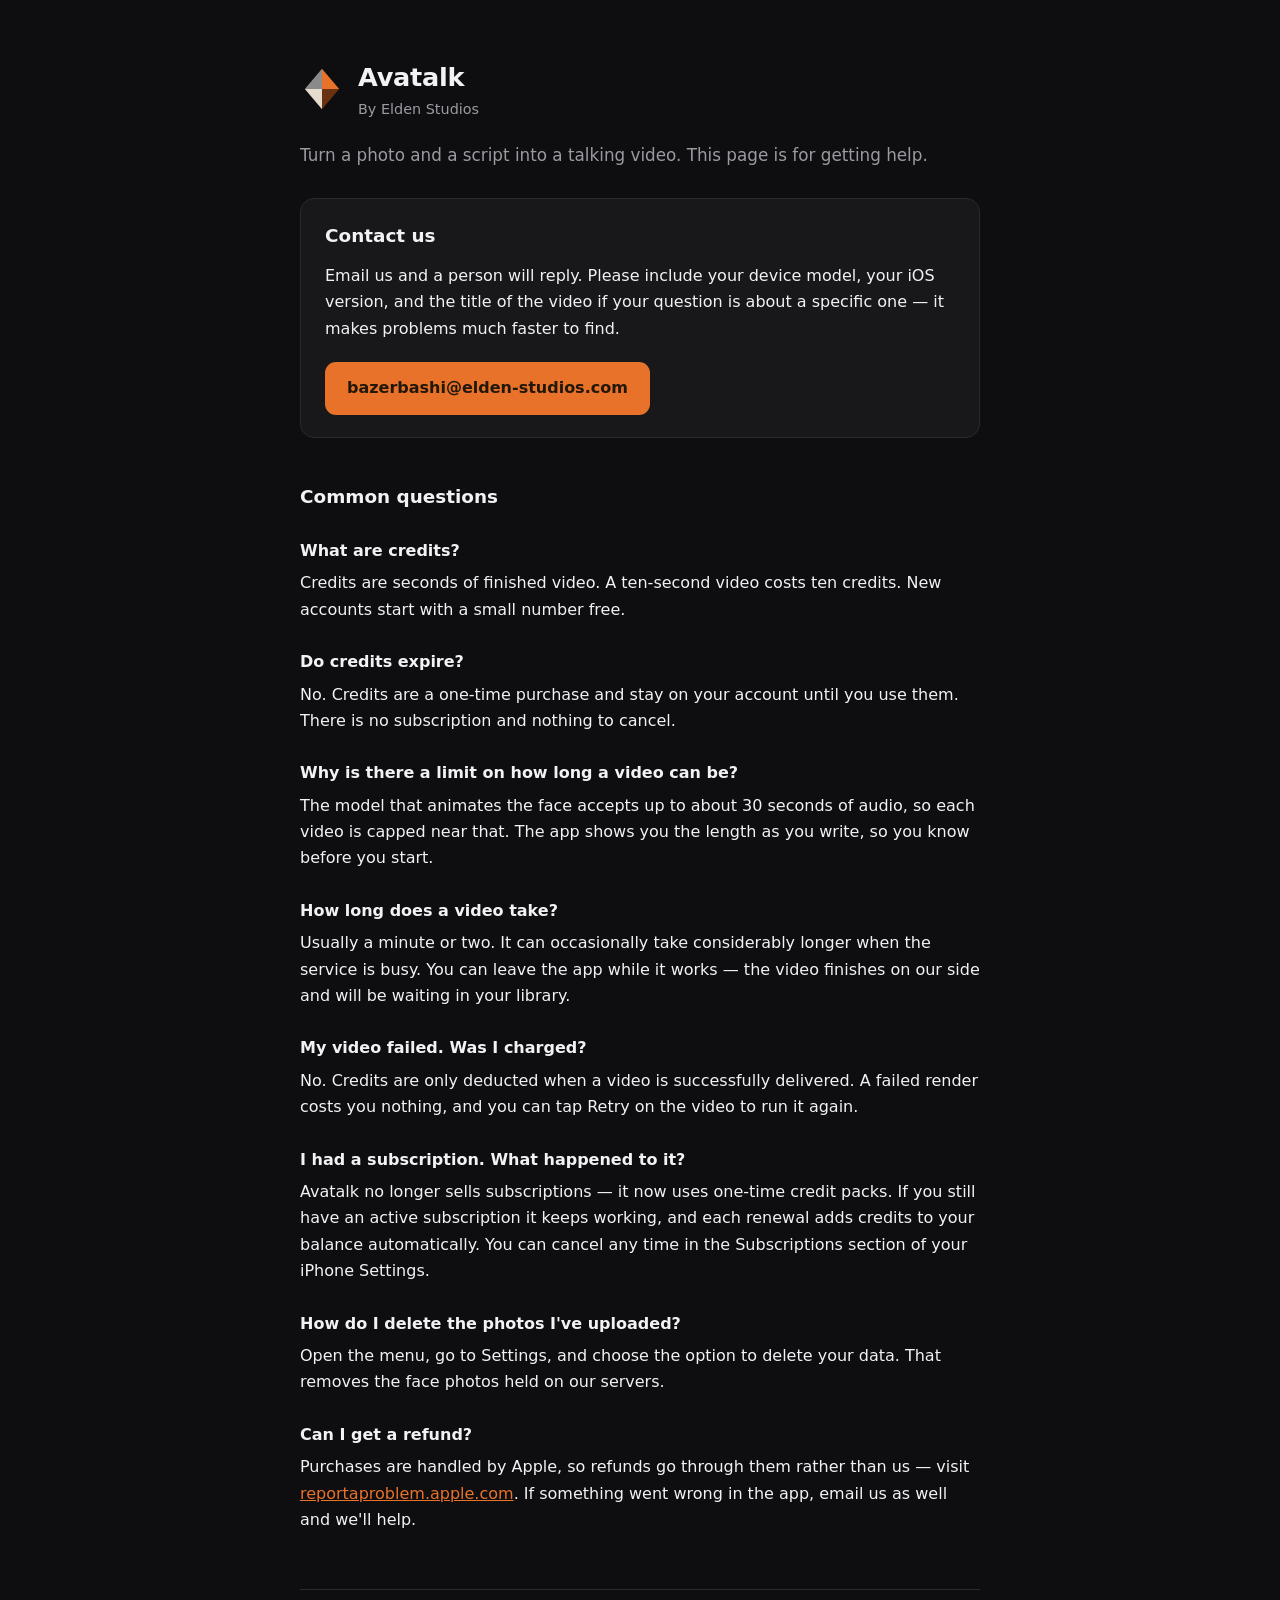
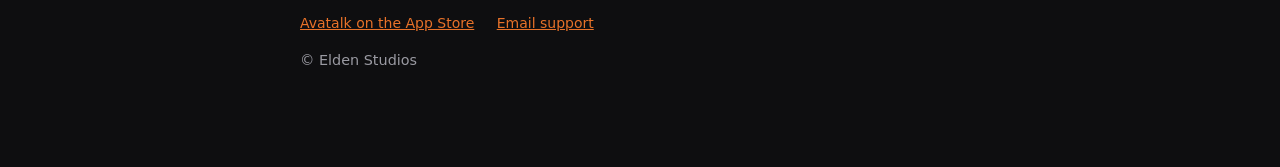
==== index.html @ 412e1f45 "Support page for Avatalk Public by necessity: GitHub Pages does not serve private repositories on th" ====
<!doctype html>
<html lang="en">
<head>
<meta charset="utf-8">
<meta name="viewport" content="width=device-width, initial-scale=1">
<title>Avatalk — Support</title>
<meta name="description" content="Support and contact for Avatalk, the AI talking-avatar video app.">
<style>
  :root { color-scheme: dark; --bg:#0E0E10; --card:#18181B; --line:#2A2A2E;
          --text:#F2F2F4; --muted:#9A9AA2; --brand:#E87229; }
  * { box-sizing: border-box; }
  body { margin:0; background:var(--bg); color:var(--text); line-height:1.65;
         font-family:-apple-system,BlinkMacSystemFont,"Segoe UI",system-ui,sans-serif;
         -webkit-font-smoothing:antialiased; }
  .wrap { max-width:720px; margin:0 auto; padding:56px 20px 80px; }
  header { display:flex; align-items:center; gap:14px; margin-bottom:8px; }
  .mark { width:44px; height:44px; flex:none; }
  h1 { font-size:1.6rem; margin:0; font-weight:600; letter-spacing:-0.01em; }
  .by { color:var(--muted); font-size:.9rem; margin:0; }
  h2 { font-size:1.15rem; margin:44px 0 12px; font-weight:600; }
  h3 { font-size:1rem; margin:26px 0 6px; font-weight:600; }
  p { margin:0 0 14px; }
  .lede { color:var(--muted); font-size:1.05rem; margin:20px 0 0; }
  .card { background:var(--card); border:1px solid var(--line); border-radius:14px;
          padding:22px 24px; margin:28px 0; }
  a { color:var(--brand); }
  .btn { display:inline-block; background:var(--brand); color:#231708; font-weight:600;
         text-decoration:none; padding:13px 22px; border-radius:11px; margin-top:6px; }
  .muted { color:var(--muted); }
  .small { font-size:.9rem; }
  footer { margin-top:56px; padding-top:22px; border-top:1px solid var(--line);
           color:var(--muted); font-size:.875rem; }
  footer a { margin-right:18px; }
</style>
</head>
<body>
<div class="wrap">

  <header>
    <svg class="mark" viewBox="0 0 100 100" aria-hidden="true">
      <polygon points="50,4 89,50 50,50" fill="#E87229"/>
      <polygon points="50,4 11,50 50,50" fill="#8A8A8A"/>
      <polygon points="50,96 89,50 50,50" fill="#6B3212"/>
      <polygon points="50,96 11,50 50,50" fill="#E4DCCC"/>
    </svg>
    <div>
      <h1>Avatalk</h1>
      <p class="by">By Elden Studios</p>
    </div>
  </header>

  <p class="lede">Turn a photo and a script into a talking video. This page is for getting help.</p>

  <div class="card">
    <h2 style="margin-top:0">Contact us</h2>
    <p>Email us and a person will reply. Please include your device model, your iOS version,
       and the title of the video if your question is about a specific one — it makes problems
       much faster to find.</p>
    <a class="btn" href="mailto:bazerbashi@elden-studios.com?subject=Avatalk%20support">bazerbashi@elden-studios.com</a>
  </div>

  <h2>Common questions</h2>

  <h3>What are credits?</h3>
  <p>Credits are seconds of finished video. A ten-second video costs ten credits. New accounts
     start with a small number free.</p>

  <h3>Do credits expire?</h3>
  <p>No. Credits are a one-time purchase and stay on your account until you use them. There is
     no subscription and nothing to cancel.</p>

  <h3>Why is there a limit on how long a video can be?</h3>
  <p>The model that animates the face accepts up to about 30 seconds of audio, so each video is
     capped near that. The app shows you the length as you write, so you know before you start.</p>

  <h3>How long does a video take?</h3>
  <p>Usually a minute or two. It can occasionally take considerably longer when the service is
     busy. You can leave the app while it works — the video finishes on our side and will be
     waiting in your library.</p>

  <h3>My video failed. Was I charged?</h3>
  <p>No. Credits are only deducted when a video is successfully delivered. A failed render costs
     you nothing, and you can tap Retry on the video to run it again.</p>

  <h3>I had a subscription. What happened to it?</h3>
  <p>Avatalk no longer sells subscriptions — it now uses one-time credit packs. If you still have
     an active subscription it keeps working, and each renewal adds credits to your balance
     automatically. You can cancel any time in the Subscriptions section of your iPhone Settings.</p>

  <h3>How do I delete the photos I've uploaded?</h3>
  <p>Open the menu, go to Settings, and choose the option to delete your data. That removes the
     face photos held on our servers.</p>

  <h3>Can I get a refund?</h3>
  <p>Purchases are handled by Apple, so refunds go through them rather than us — visit
     <a href="https://reportaproblem.apple.com">reportaproblem.apple.com</a>. If something went
     wrong in the app, email us as well and we'll help.</p>

  <footer>
    <a href="https://apps.apple.com/app/id6471355914">Avatalk on the App Store</a>
    <a href="mailto:bazerbashi@elden-studios.com">Email support</a>
    <p class="small" style="margin-top:14px">&copy; Elden Studios</p>
  </footer>

</div>
</body>
</html>
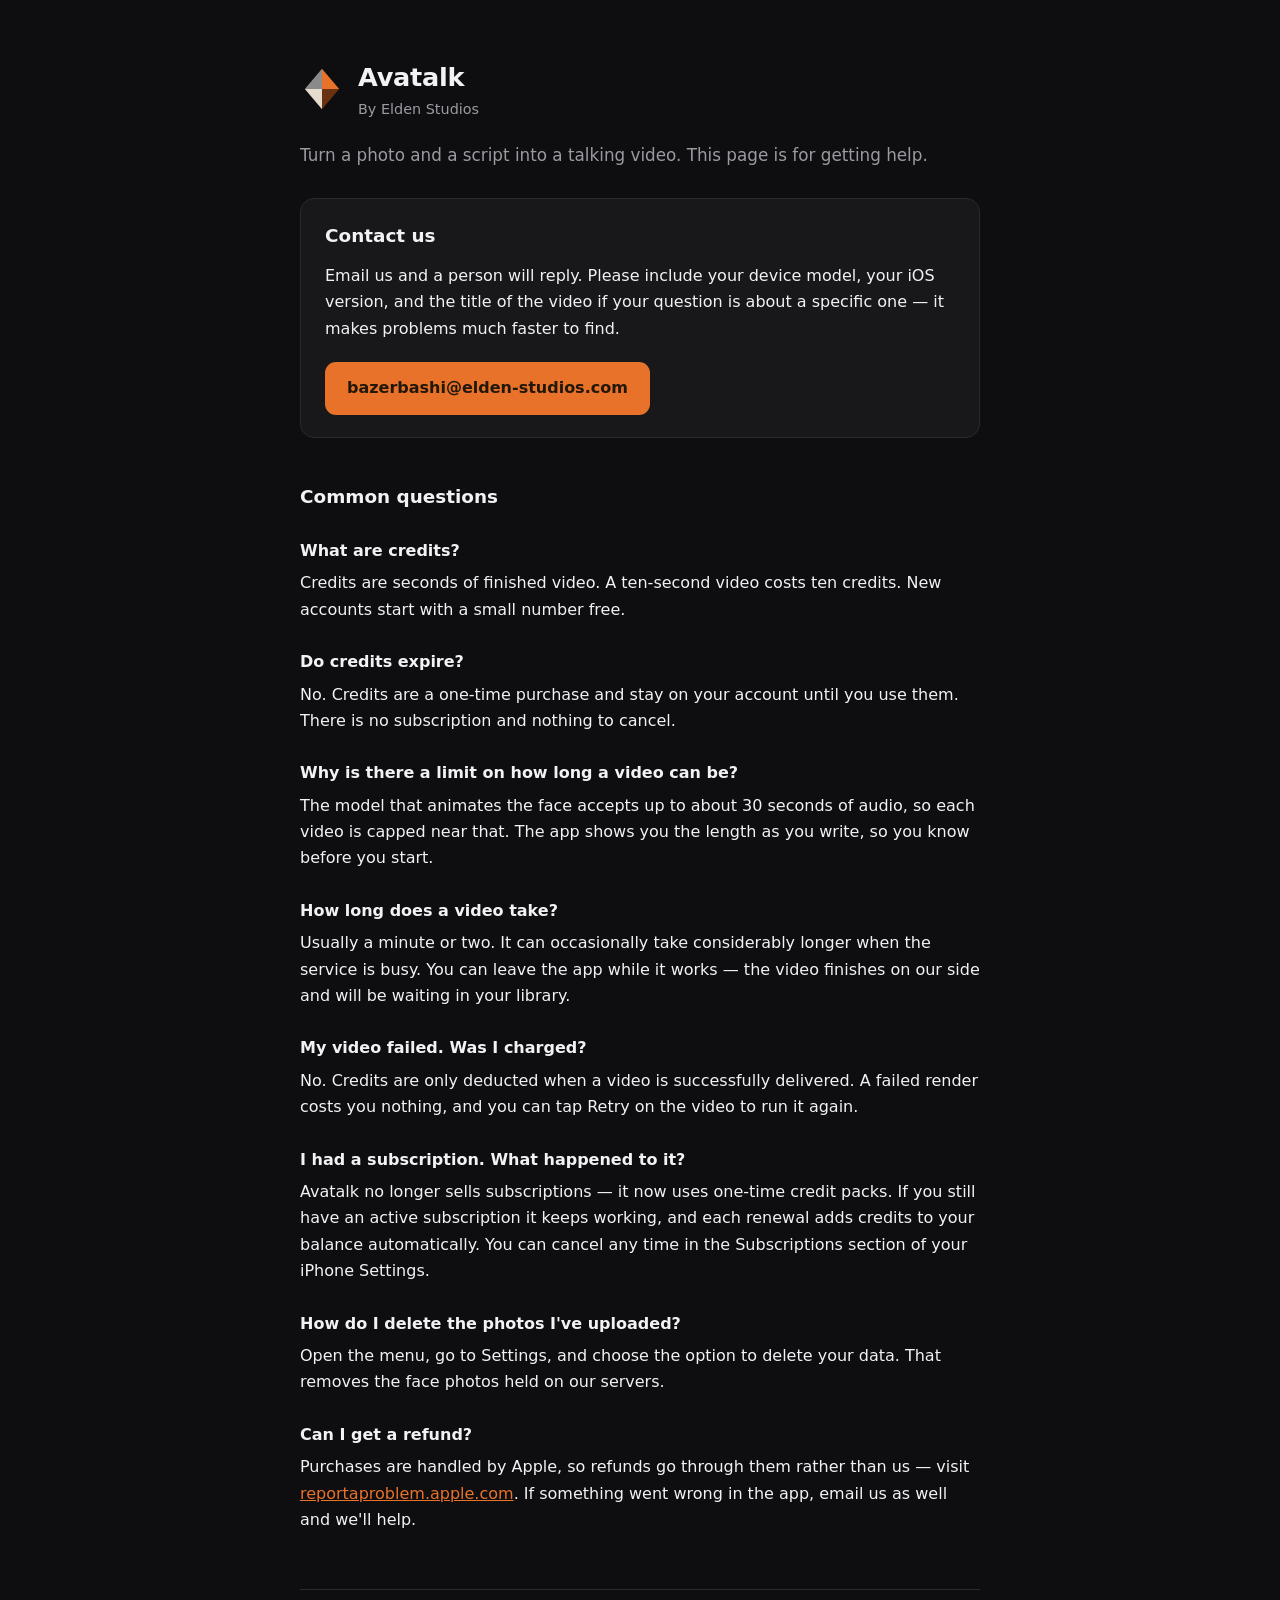
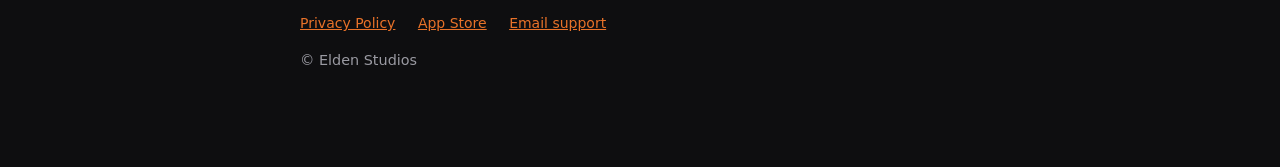
==== commit 665e59eb: "Add the privacy policy Published from docs/legal/privacy-policy.md in the app repo, with two correct" ====
--- a/index.html
+++ b/index.html
@@ -97,7 +97,8 @@
      wrong in the app, email us as well and we'll help.</p>
 
   <footer>
-    <a href="https://apps.apple.com/app/id6471355914">Avatalk on the App Store</a>
+    <a href="./privacy.html">Privacy Policy</a>
+    <a href="https://apps.apple.com/app/id6471355914">App Store</a>
     <a href="mailto:bazerbashi@elden-studios.com">Email support</a>
     <p class="small" style="margin-top:14px">&copy; Elden Studios</p>
   </footer>
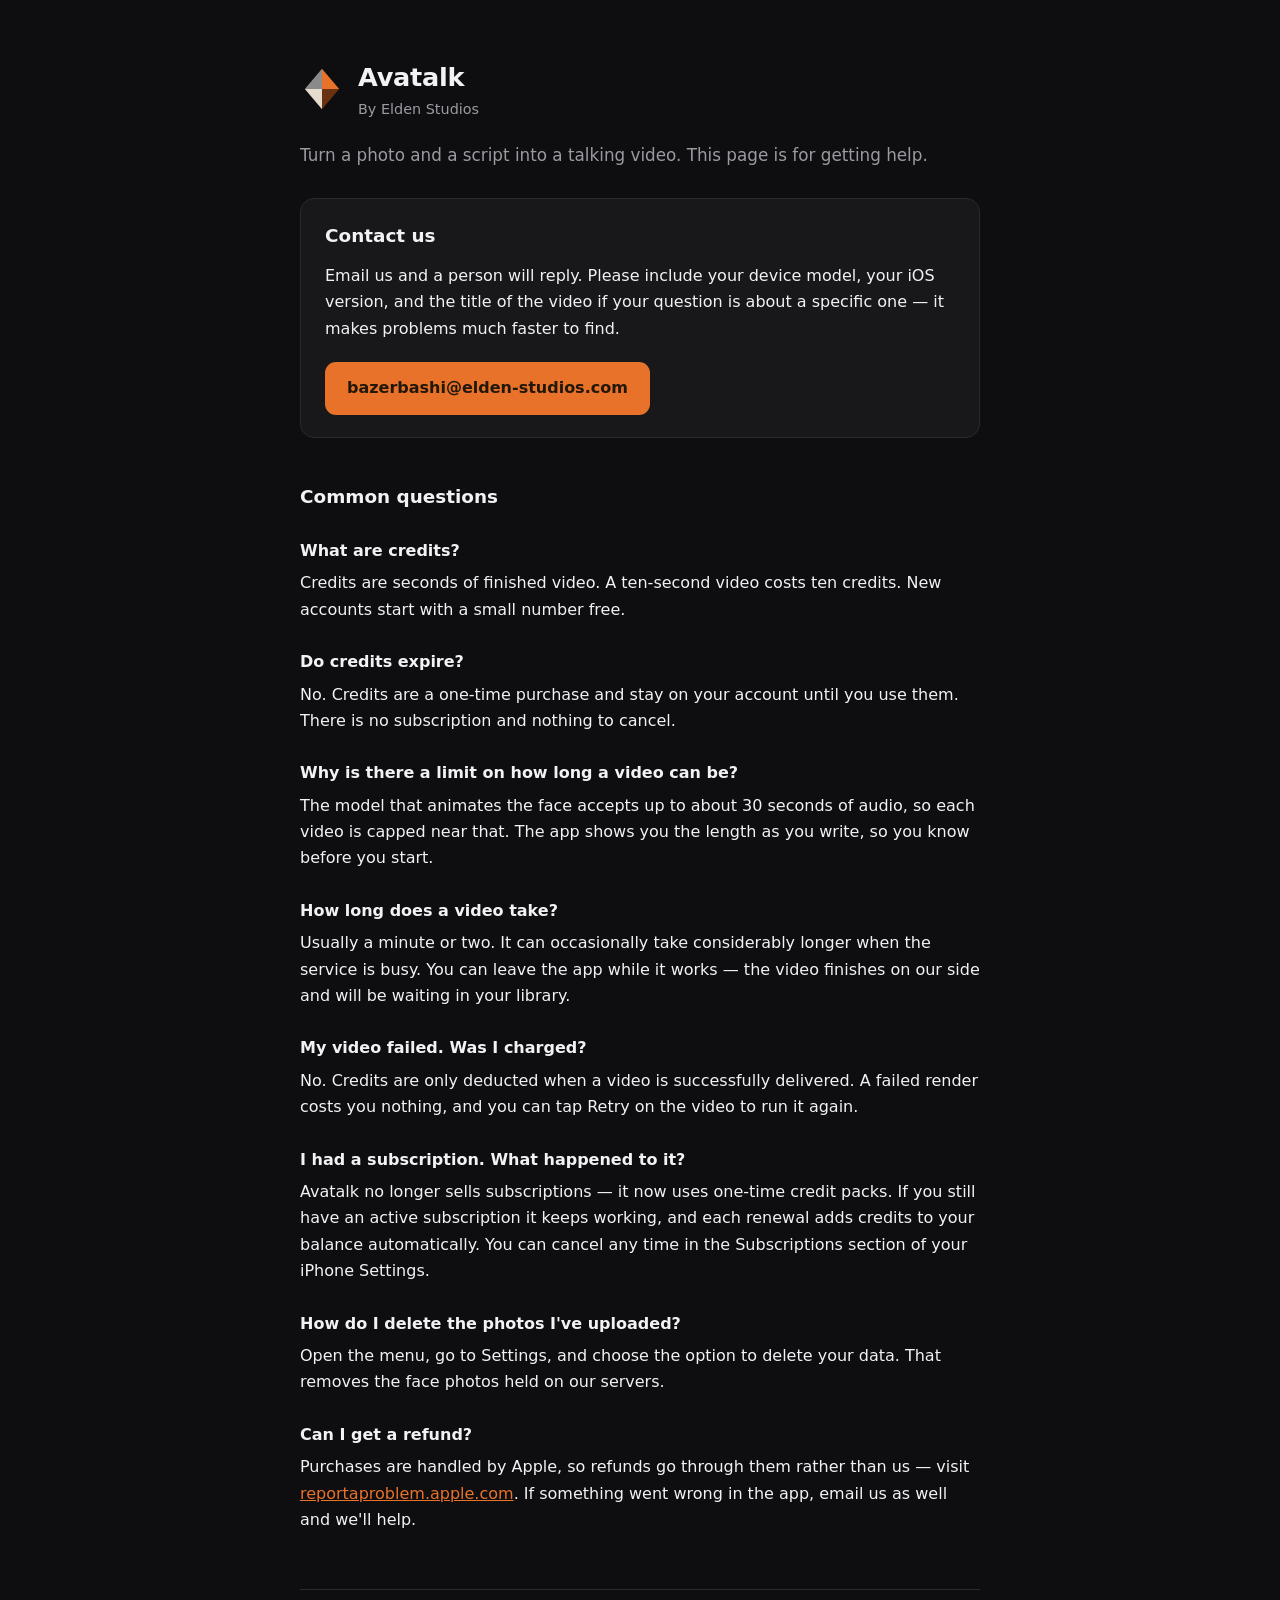
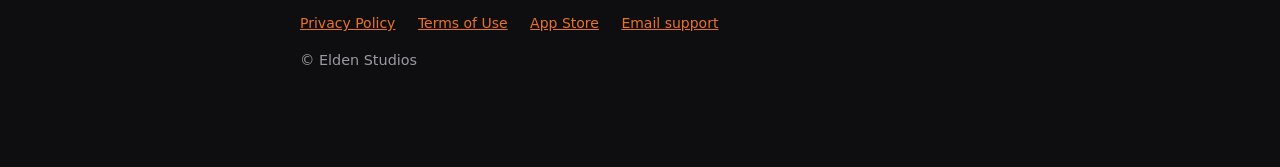
==== commit 9396efcc: "Add the terms of use Two corrections the draft needed before publishing:  - Provider was 'The Avatal" ====
--- a/index.html
+++ b/index.html
@@ -98,6 +98,7 @@
 
   <footer>
     <a href="./privacy.html">Privacy Policy</a>
+    <a href="./terms.html">Terms of Use</a>
     <a href="https://apps.apple.com/app/id6471355914">App Store</a>
     <a href="mailto:bazerbashi@elden-studios.com">Email support</a>
     <p class="small" style="margin-top:14px">&copy; Elden Studios</p>
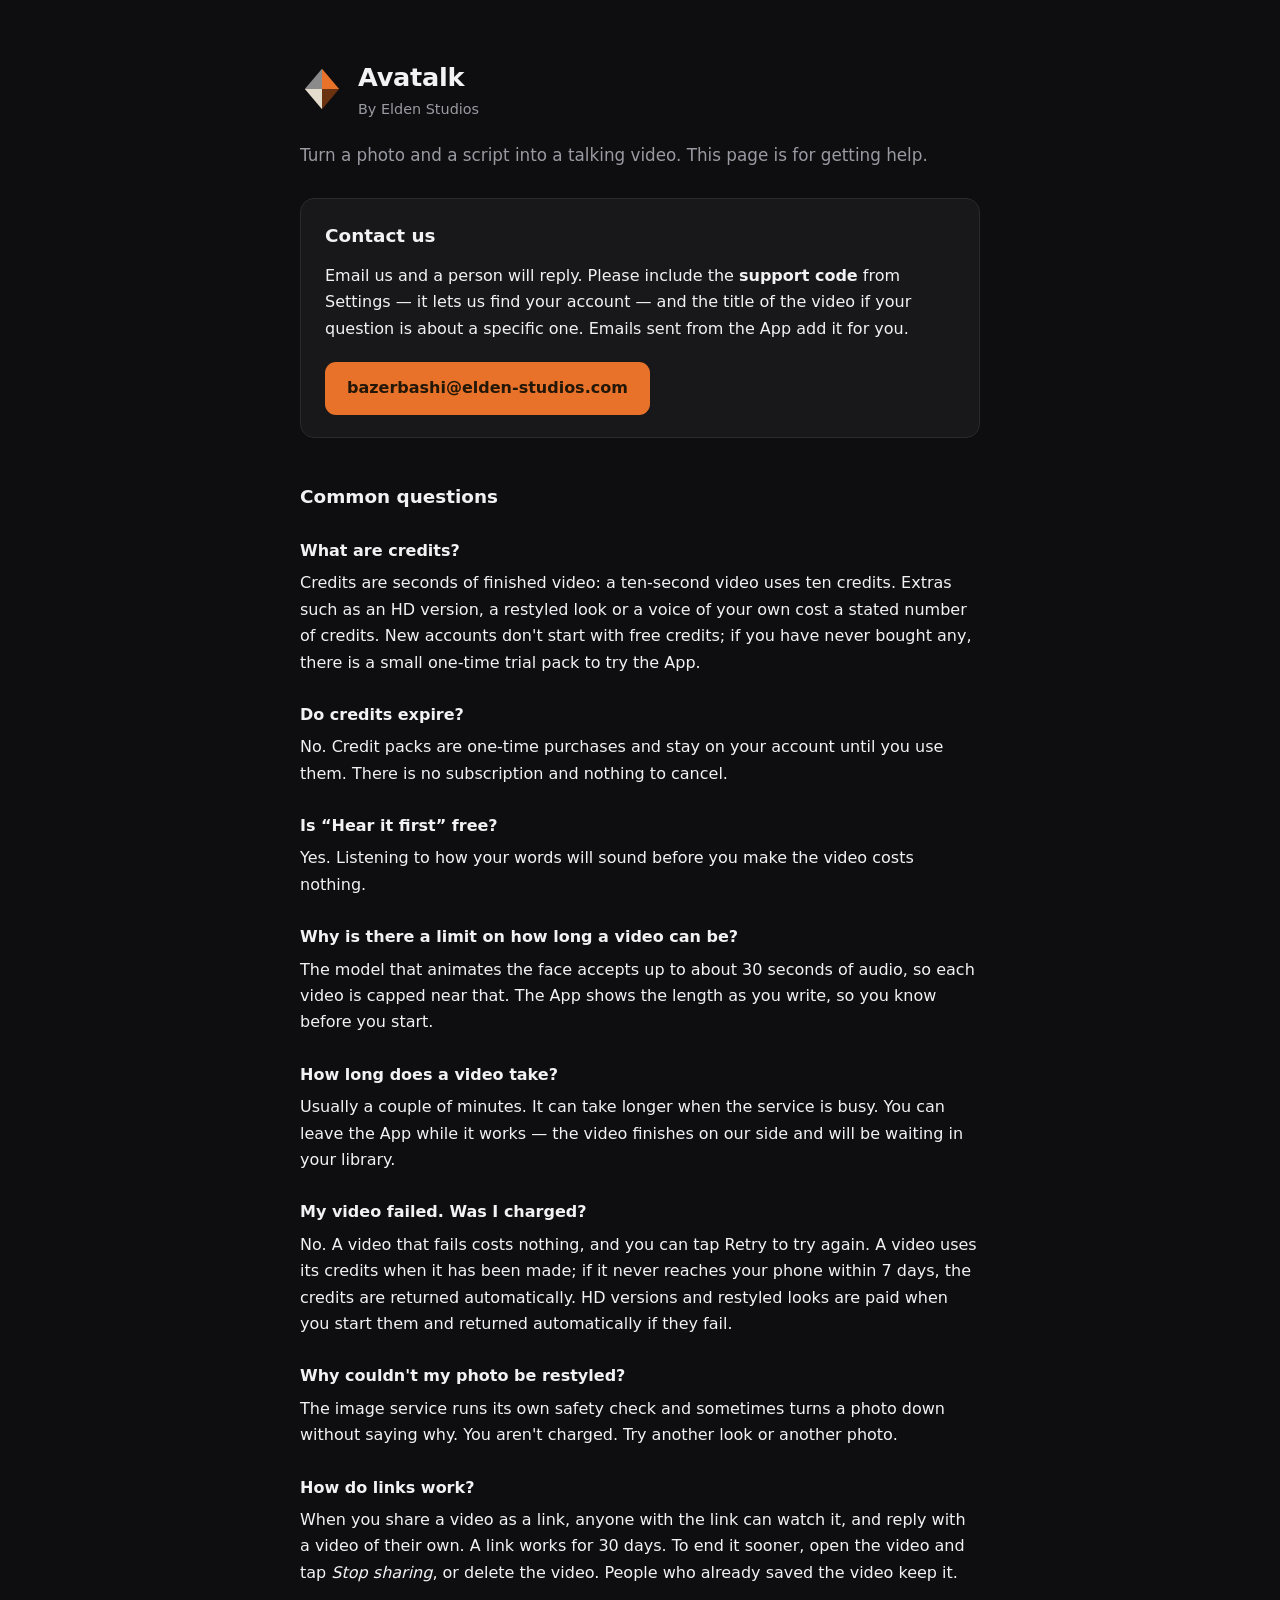
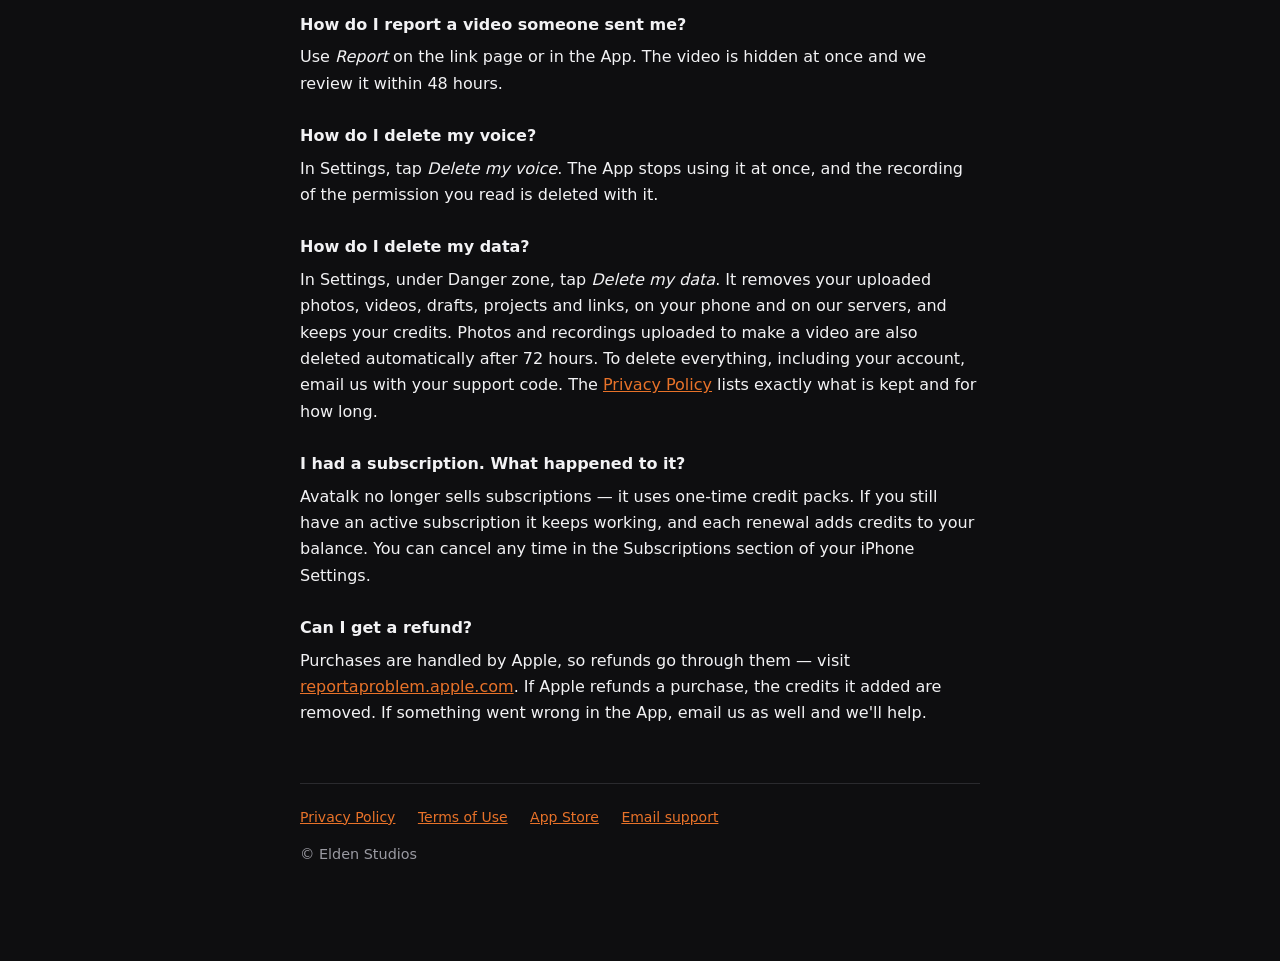
==== commit 8b893ab0: "Rewrite the privacy policy, terms and FAQ to match what the app does (audit W0-1) Every statement ch" ====
--- a/index.html
+++ b/index.html
@@ -53,48 +53,75 @@
 
   <div class="card">
     <h2 style="margin-top:0">Contact us</h2>
-    <p>Email us and a person will reply. Please include your device model, your iOS version,
-       and the title of the video if your question is about a specific one — it makes problems
-       much faster to find.</p>
+    <p>Email us and a person will reply. Please include the <strong>support code</strong> from
+       Settings — it lets us find your account — and the title of the video if your question is
+       about a specific one. Emails sent from the App add it for you.</p>
     <a class="btn" href="mailto:bazerbashi@elden-studios.com?subject=Avatalk%20support">bazerbashi@elden-studios.com</a>
   </div>
 
   <h2>Common questions</h2>
 
   <h3>What are credits?</h3>
-  <p>Credits are seconds of finished video. A ten-second video costs ten credits. New accounts
-     start with a small number free.</p>
+  <p>Credits are seconds of finished video: a ten-second video uses ten credits. Extras such as an HD
+     version, a restyled look or a voice of your own cost a stated number of credits. New accounts
+     don't start with free credits; if you have never bought any, there is a small one-time trial
+     pack to try the App.</p>
 
   <h3>Do credits expire?</h3>
-  <p>No. Credits are a one-time purchase and stay on your account until you use them. There is
+  <p>No. Credit packs are one-time purchases and stay on your account until you use them. There is
      no subscription and nothing to cancel.</p>
+
+  <h3>Is “Hear it first” free?</h3>
+  <p>Yes. Listening to how your words will sound before you make the video costs nothing.</p>
 
   <h3>Why is there a limit on how long a video can be?</h3>
   <p>The model that animates the face accepts up to about 30 seconds of audio, so each video is
-     capped near that. The app shows you the length as you write, so you know before you start.</p>
+     capped near that. The App shows the length as you write, so you know before you start.</p>
 
   <h3>How long does a video take?</h3>
-  <p>Usually a minute or two. It can occasionally take considerably longer when the service is
-     busy. You can leave the app while it works — the video finishes on our side and will be
-     waiting in your library.</p>
+  <p>Usually a couple of minutes. It can take longer when the service is busy. You can leave the
+     App while it works — the video finishes on our side and will be waiting in your library.</p>
 
   <h3>My video failed. Was I charged?</h3>
-  <p>No. Credits are only deducted when a video is successfully delivered. A failed render costs
-     you nothing, and you can tap Retry on the video to run it again.</p>
+  <p>No. A video that fails costs nothing, and you can tap Retry to try again. A video uses its
+     credits when it has been made; if it never reaches your phone within 7 days, the credits are
+     returned automatically. HD versions and restyled looks are paid when you start them and
+     returned automatically if they fail.</p>
+
+  <h3>Why couldn't my photo be restyled?</h3>
+  <p>The image service runs its own safety check and sometimes turns a photo down without saying
+     why. You aren't charged. Try another look or another photo.</p>
+
+  <h3>How do links work?</h3>
+  <p>When you share a video as a link, anyone with the link can watch it, and reply with a video of
+     their own. A link works for 30 days. To end it sooner, open the video and tap
+     <em>Stop sharing</em>, or delete the video. People who already saved the video keep it.</p>
+
+  <h3>How do I report a video someone sent me?</h3>
+  <p>Use <em>Report</em> on the link page or in the App. The video is hidden at once and we review
+     it within 48 hours.</p>
+
+  <h3>How do I delete my voice?</h3>
+  <p>In Settings, tap <em>Delete my voice</em>. The App stops using it at once, and the recording of
+     the permission you read is deleted with it.</p>
+
+  <h3>How do I delete my data?</h3>
+  <p>In Settings, under Danger zone, tap <em>Delete my data</em>. It removes your uploaded photos,
+     videos, drafts, projects and links, on your phone and on our servers, and keeps your credits.
+     Photos and recordings uploaded to make a video are also deleted automatically after 72 hours.
+     To delete everything, including your account, email us with your support code. The
+     <a href="./privacy.html">Privacy Policy</a> lists exactly what is kept and for how long.</p>
 
   <h3>I had a subscription. What happened to it?</h3>
-  <p>Avatalk no longer sells subscriptions — it now uses one-time credit packs. If you still have
-     an active subscription it keeps working, and each renewal adds credits to your balance
-     automatically. You can cancel any time in the Subscriptions section of your iPhone Settings.</p>
-
-  <h3>How do I delete the photos I've uploaded?</h3>
-  <p>Open the menu, go to Settings, and choose the option to delete your data. That removes the
-     face photos held on our servers.</p>
+  <p>Avatalk no longer sells subscriptions — it uses one-time credit packs. If you still have an
+     active subscription it keeps working, and each renewal adds credits to your balance. You can
+     cancel any time in the Subscriptions section of your iPhone Settings.</p>
 
   <h3>Can I get a refund?</h3>
-  <p>Purchases are handled by Apple, so refunds go through them rather than us — visit
-     <a href="https://reportaproblem.apple.com">reportaproblem.apple.com</a>. If something went
-     wrong in the app, email us as well and we'll help.</p>
+  <p>Purchases are handled by Apple, so refunds go through them — visit
+     <a href="https://reportaproblem.apple.com">reportaproblem.apple.com</a>. If Apple refunds a
+     purchase, the credits it added are removed. If something went wrong in the App, email us as
+     well and we'll help.</p>
 
   <footer>
     <a href="./privacy.html">Privacy Policy</a>
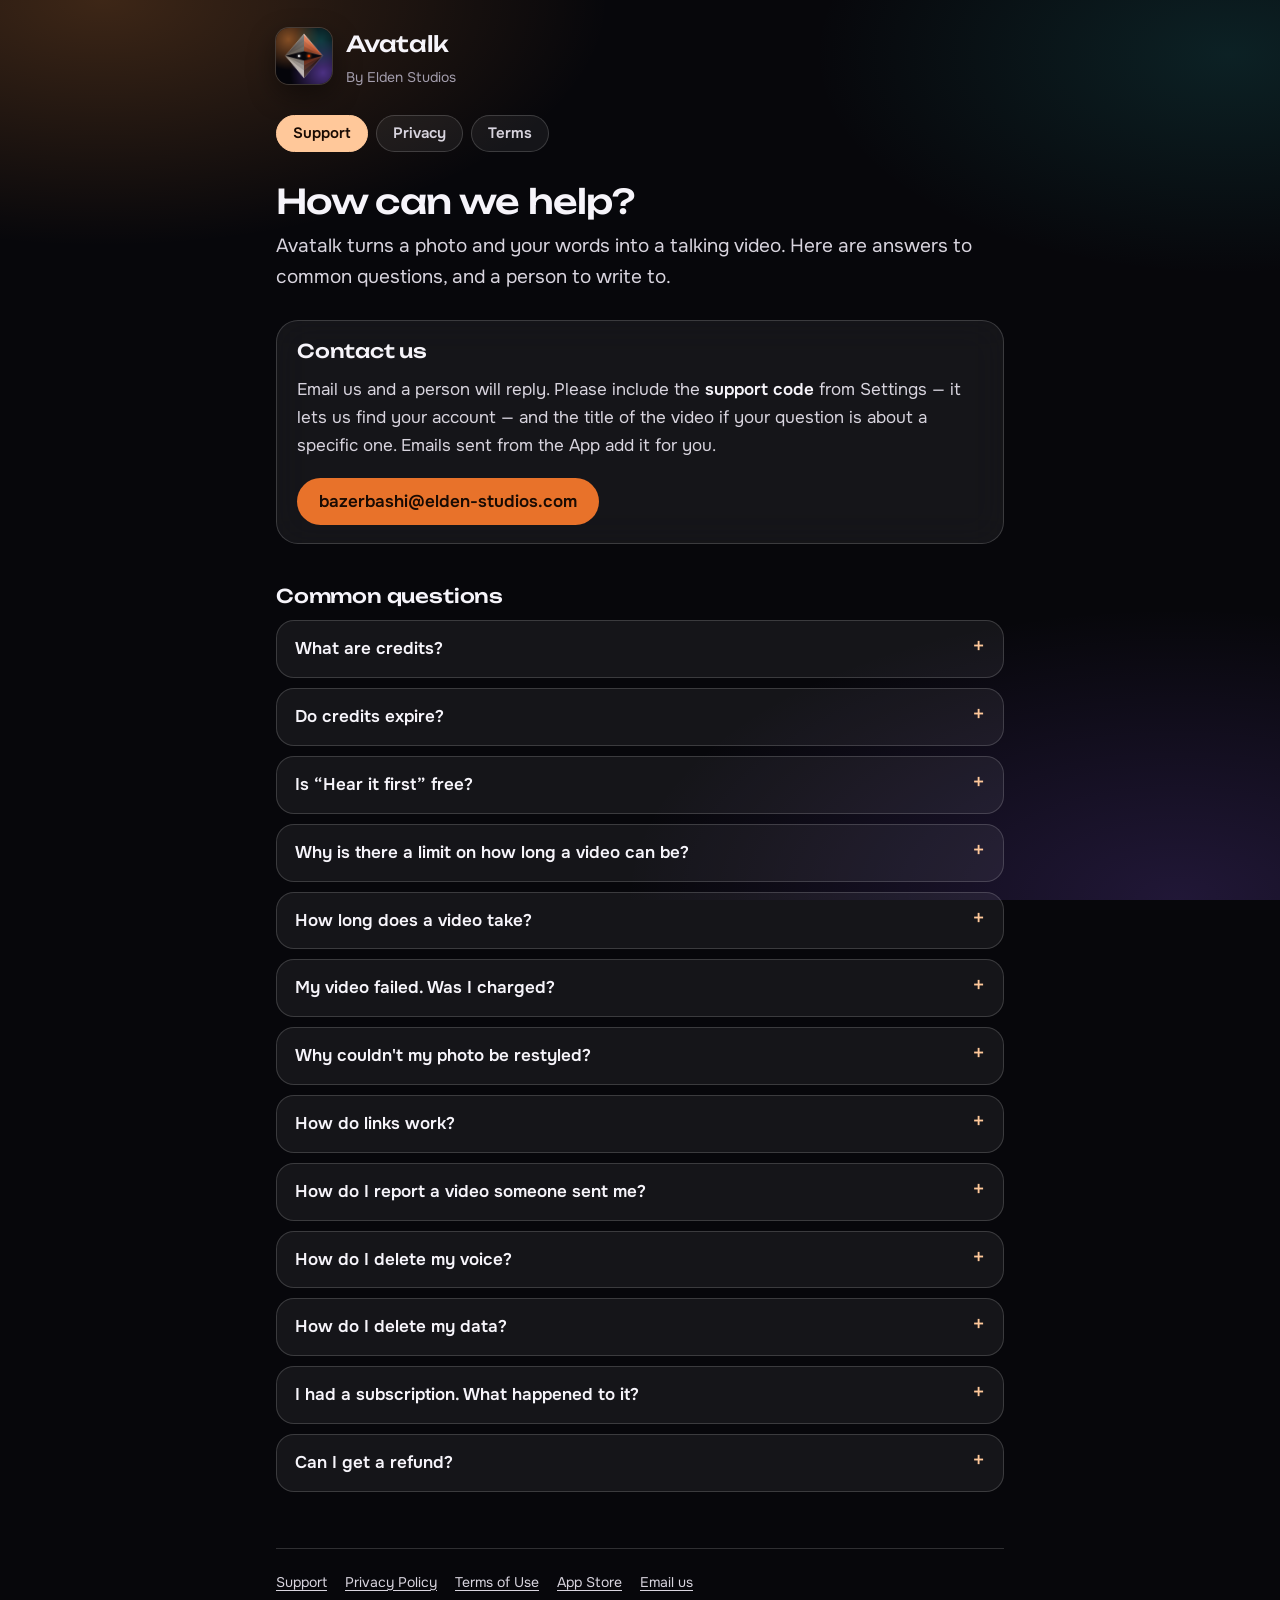
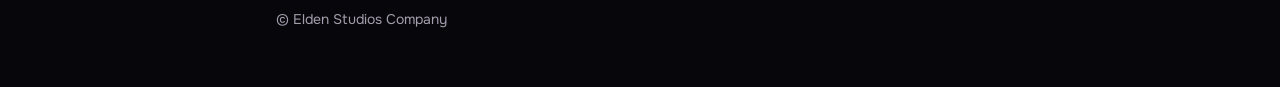
==== commit 9dc91407: "Design: the app's own look — the prism icon, Unbounded and Onest, the night sky with its three light" ====
--- a/index.html
+++ b/index.html
@@ -2,54 +2,35 @@
 <html lang="en">
 <head>
 <meta charset="utf-8">
-<meta name="viewport" content="width=device-width, initial-scale=1">
+<meta name="viewport" content="width=device-width, initial-scale=1, viewport-fit=cover">
+<meta name="color-scheme" content="dark">
+<meta name="theme-color" content="#07070b">
 <title>Avatalk — Support</title>
-<meta name="description" content="Support and contact for Avatalk, the AI talking-avatar video app.">
-<style>
-  :root { color-scheme: dark; --bg:#0E0E10; --card:#18181B; --line:#2A2A2E;
-          --text:#F2F2F4; --muted:#9A9AA2; --brand:#E87229; }
-  * { box-sizing: border-box; }
-  body { margin:0; background:var(--bg); color:var(--text); line-height:1.65;
-         font-family:-apple-system,BlinkMacSystemFont,"Segoe UI",system-ui,sans-serif;
-         -webkit-font-smoothing:antialiased; }
-  .wrap { max-width:720px; margin:0 auto; padding:56px 20px 80px; }
-  header { display:flex; align-items:center; gap:14px; margin-bottom:8px; }
-  .mark { width:44px; height:44px; flex:none; }
-  h1 { font-size:1.6rem; margin:0; font-weight:600; letter-spacing:-0.01em; }
-  .by { color:var(--muted); font-size:.9rem; margin:0; }
-  h2 { font-size:1.15rem; margin:44px 0 12px; font-weight:600; }
-  h3 { font-size:1rem; margin:26px 0 6px; font-weight:600; }
-  p { margin:0 0 14px; }
-  .lede { color:var(--muted); font-size:1.05rem; margin:20px 0 0; }
-  .card { background:var(--card); border:1px solid var(--line); border-radius:14px;
-          padding:22px 24px; margin:28px 0; }
-  a { color:var(--brand); }
-  .btn { display:inline-block; background:var(--brand); color:#231708; font-weight:600;
-         text-decoration:none; padding:13px 22px; border-radius:11px; margin-top:6px; }
-  .muted { color:var(--muted); }
-  .small { font-size:.9rem; }
-  footer { margin-top:56px; padding-top:22px; border-top:1px solid var(--line);
-           color:var(--muted); font-size:.875rem; }
-  footer a { margin-right:18px; }
-</style>
+<meta name="description" content="Help with Avatalk, the talking-video app by Elden Studios.">
+<link rel="icon" type="image/png" href="assets/favicon.png">
+<link rel="apple-touch-icon" href="assets/apple-touch-icon.png">
+<link rel="preload" href="fonts/Onest-Variable.ttf" as="font" type="font/ttf" crossorigin>
+<link rel="stylesheet" href="site.css">
 </head>
 <body>
 <div class="wrap">
-
-  <header>
-    <svg class="mark" viewBox="0 0 100 100" aria-hidden="true">
-      <polygon points="50,4 89,50 50,50" fill="#E87229"/>
-      <polygon points="50,4 11,50 50,50" fill="#8A8A8A"/>
-      <polygon points="50,96 89,50 50,50" fill="#6B3212"/>
-      <polygon points="50,96 11,50 50,50" fill="#E4DCCC"/>
-    </svg>
+  <header class="brand">
+    <a href="./"><img src="assets/avatalk-icon.png" alt="Avatalk app icon" width="56" height="56"></a>
     <div>
-      <h1>Avatalk</h1>
+      <a class="name" href="./">Avatalk</a>
       <p class="by">By Elden Studios</p>
     </div>
   </header>
 
-  <p class="lede">Turn a photo and a script into a talking video. This page is for getting help.</p>
+  <nav class="pages" aria-label="Pages">
+    <a href="./" aria-current="page">Support</a>
+    <a href="./privacy.html">Privacy</a>
+    <a href="./terms.html">Terms</a>
+  </nav>
+
+
+  <h1>How can we help?</h1>
+  <p class="lede">Avatalk turns a photo and your words into a talking video. Here are answers to common questions, and a person to write to.</p>
 
   <div class="card">
     <h2 style="margin-top:0">Contact us</h2>
@@ -60,75 +41,91 @@
   </div>
 
   <h2>Common questions</h2>
-
-  <h3>What are credits?</h3>
-  <p>Credits are seconds of finished video: a ten-second video uses ten credits. Extras such as an HD
+  <div class="faq">
+    <details>
+      <summary>What are credits?</summary>
+      <p>Credits are seconds of finished video: a ten-second video uses ten credits. Extras such as an HD
      version, a restyled look or a voice of your own cost a stated number of credits. New accounts
      don't start with free credits; if you have never bought any, there is a small one-time trial
      pack to try the App.</p>
-
-  <h3>Do credits expire?</h3>
-  <p>No. Credit packs are one-time purchases and stay on your account until you use them. There is
+    </details>
+    <details>
+      <summary>Do credits expire?</summary>
+      <p>No. Credit packs are one-time purchases and stay on your account until you use them. There is
      no subscription and nothing to cancel.</p>
-
-  <h3>Is “Hear it first” free?</h3>
-  <p>Yes. Listening to how your words will sound before you make the video costs nothing.</p>
-
-  <h3>Why is there a limit on how long a video can be?</h3>
-  <p>The model that animates the face accepts up to about 30 seconds of audio, so each video is
+    </details>
+    <details>
+      <summary>Is “Hear it first” free?</summary>
+      <p>Yes. Listening to how your words will sound before you make the video costs nothing.</p>
+    </details>
+    <details>
+      <summary>Why is there a limit on how long a video can be?</summary>
+      <p>The model that animates the face accepts up to about 30 seconds of audio, so each video is
      capped near that. The App shows the length as you write, so you know before you start.</p>
-
-  <h3>How long does a video take?</h3>
-  <p>Usually a couple of minutes. It can take longer when the service is busy. You can leave the
+    </details>
+    <details>
+      <summary>How long does a video take?</summary>
+      <p>Usually a couple of minutes. It can take longer when the service is busy. You can leave the
      App while it works — the video finishes on our side and will be waiting in your library.</p>
-
-  <h3>My video failed. Was I charged?</h3>
-  <p>No. A video that fails costs nothing, and you can tap Retry to try again. A video uses its
+    </details>
+    <details>
+      <summary>My video failed. Was I charged?</summary>
+      <p>No. A video that fails costs nothing, and you can tap Retry to try again. A video uses its
      credits when it has been made; if it never reaches your phone within 7 days, the credits are
      returned automatically. HD versions and restyled looks are paid when you start them and
      returned automatically if they fail.</p>
-
-  <h3>Why couldn't my photo be restyled?</h3>
-  <p>The image service runs its own safety check and sometimes turns a photo down without saying
+    </details>
+    <details>
+      <summary>Why couldn't my photo be restyled?</summary>
+      <p>The image service runs its own safety check and sometimes turns a photo down without saying
      why. You aren't charged. Try another look or another photo.</p>
-
-  <h3>How do links work?</h3>
-  <p>When you share a video as a link, anyone with the link can watch it, and reply with a video of
+    </details>
+    <details>
+      <summary>How do links work?</summary>
+      <p>When you share a video as a link, anyone with the link can watch it, and reply with a video of
      their own. A link works for 30 days. To end it sooner, open the video and tap
      <em>Stop sharing</em>, or delete the video. People who already saved the video keep it.</p>
-
-  <h3>How do I report a video someone sent me?</h3>
-  <p>Use <em>Report</em> on the link page or in the App. The video is hidden at once and we review
+    </details>
+    <details>
+      <summary>How do I report a video someone sent me?</summary>
+      <p>Use <em>Report</em> on the link page or in the App. The video is hidden at once and we review
      it within 48 hours.</p>
-
-  <h3>How do I delete my voice?</h3>
-  <p>In Settings, tap <em>Delete my voice</em>. The App stops using it at once, and the recording of
+    </details>
+    <details>
+      <summary>How do I delete my voice?</summary>
+      <p>In Settings, tap <em>Delete my voice</em>. The App stops using it at once, and the recording of
      the permission you read is deleted with it.</p>
-
-  <h3>How do I delete my data?</h3>
-  <p>In Settings, under Danger zone, tap <em>Delete my data</em>. It removes your uploaded photos,
+    </details>
+    <details>
+      <summary>How do I delete my data?</summary>
+      <p>In Settings, under Danger zone, tap <em>Delete my data</em>. It removes your uploaded photos,
      videos, drafts, projects and links, on your phone and on our servers, and keeps your credits.
      Photos and recordings uploaded to make a video are also deleted automatically after 72 hours.
      To delete everything, including your account, email us with your support code. The
      <a href="./privacy.html">Privacy Policy</a> lists exactly what is kept and for how long.</p>
-
-  <h3>I had a subscription. What happened to it?</h3>
-  <p>Avatalk no longer sells subscriptions — it uses one-time credit packs. If you still have an
+    </details>
+    <details>
+      <summary>I had a subscription. What happened to it?</summary>
+      <p>Avatalk no longer sells subscriptions — it uses one-time credit packs. If you still have an
      active subscription it keeps working, and each renewal adds credits to your balance. You can
      cancel any time in the Subscriptions section of your iPhone Settings.</p>
-
-  <h3>Can I get a refund?</h3>
-  <p>Purchases are handled by Apple, so refunds go through them — visit
+    </details>
+    <details>
+      <summary>Can I get a refund?</summary>
+      <p>Purchases are handled by Apple, so refunds go through them — visit
      <a href="https://reportaproblem.apple.com">reportaproblem.apple.com</a>. If Apple refunds a
      purchase, the credits it added are removed. If something went wrong in the App, email us as
      well and we'll help.</p>
+    </details>
+  </div>
 
   <footer>
+    <a href="./">Support</a>
     <a href="./privacy.html">Privacy Policy</a>
     <a href="./terms.html">Terms of Use</a>
     <a href="https://apps.apple.com/app/id6471355914">App Store</a>
-    <a href="mailto:bazerbashi@elden-studios.com">Email support</a>
-    <p class="small" style="margin-top:14px">&copy; Elden Studios</p>
+    <a href="mailto:bazerbashi@elden-studios.com">Email us</a>
+    <p class="copy">&copy; Elden Studios Company</p>
   </footer>
 
 </div>
--- a/site.css
+++ b/site.css
@@ -0,0 +1,109 @@
+/* Avatalk support, privacy and terms — the app's own look (HomeSky): the night ground, the icon's
+   three lights (amber, teal, violet), glass cards, the apricot accent and the orange button.
+   Fonts are the app's own, Unbounded for headings and Onest for text, served from this site so the
+   pages make no third-party requests (both under the SIL Open Font License, fonts/OFL.txt). */
+
+@font-face { font-family: "Unbounded"; src: url("fonts/Unbounded-Variable.ttf") format("truetype"); font-weight: 200 900; font-display: swap; }
+@font-face { font-family: "Onest"; src: url("fonts/Onest-Variable.ttf") format("truetype"); font-weight: 100 900; font-display: swap; }
+
+:root {
+  color-scheme: dark;
+  --ground: #07070b;                    /* HomeSky.ground */
+  --text: #f6f4fa;                      /* ink.primary */
+  --text-2: #d8d4de;                    /* ink.secondary */
+  --text-3: #a39dac;                    /* quiet lines */
+  --glass: rgb(255 255 255 / 0.06);     /* ink.cardFill */
+  --glass-strong: rgb(255 255 255 / 0.09);
+  --hairline: rgb(255 255 255 / 0.16);  /* ink.hairline */
+  --accent: #ffc89a;                    /* ink.accent: pale apricot, readable over every glow */
+  --fill: #e8722a;                      /* ink.fill: the orange button */
+  --fill-dark: #c45a1c;
+  --on-fill: #1a0b03;                   /* ink.onPrimary */
+  --amber: rgb(255 150 64 / 0.22);      /* Glow.ember */
+  --teal: rgb(42 191 191 / 0.14);       /* Glow.teal */
+  --violet: rgb(150 96 255 / 0.18);     /* Glow.violet */
+  --heading: "Unbounded", -apple-system, BlinkMacSystemFont, system-ui, sans-serif;
+  --body: "Onest", -apple-system, BlinkMacSystemFont, "SF Pro Text", system-ui, "Segoe UI", Roboto, sans-serif;
+}
+
+* { box-sizing: border-box; }
+html { -webkit-text-size-adjust: 100%; background: var(--ground); }
+body {
+  margin: 0;
+  min-height: 100svh;
+  color: var(--text);
+  font: 400 17px/1.65 var(--body);
+  -webkit-font-smoothing: antialiased;
+  background:
+    radial-gradient(55% 38% at 8% 0%, var(--amber), transparent 72%),
+    radial-gradient(45% 34% at 96% 6%, var(--teal), transparent 72%),
+    radial-gradient(60% 45% at 92% 100%, var(--violet), transparent 72%),
+    var(--ground);
+  background-attachment: fixed;
+}
+
+.wrap { max-width: 760px; margin: 0 auto; padding: max(28px, env(safe-area-inset-top)) 16px max(56px, env(safe-area-inset-bottom)); }
+
+/* The brand row: the app icon, the name, and the three pages. */
+.brand { display: flex; align-items: center; gap: 14px; margin-block-end: 22px; }
+.brand img { width: 56px; height: 56px; border-radius: 13px; box-shadow: 0 0 0 1px var(--hairline), 0 10px 28px rgb(0 0 0 / 0.45); }
+.brand .name { font: 500 22px/1.1 var(--heading); letter-spacing: -0.01em; margin: 0; color: var(--text); text-decoration: none; }
+.brand .by { margin: 4px 0 0; font-size: 14px; color: var(--text-3); }
+
+nav.pages { display: flex; flex-wrap: wrap; gap: 8px; margin-block-end: 30px; }
+nav.pages a {
+  font: 600 15px/1 var(--body); color: var(--text-2); text-decoration: none;
+  background: var(--glass); border: 1px solid var(--hairline); border-radius: 999px; padding: 10px 16px;
+}
+nav.pages a[aria-current="page"] { color: var(--on-fill); background: var(--accent); border-color: var(--accent); }
+
+h1 { font: 500 clamp(26px, 6vw, 34px)/1.15 var(--heading); letter-spacing: -0.02em; margin: 0 0 10px; text-wrap: balance; }
+h2 { font: 500 19px/1.3 var(--heading); letter-spacing: -0.01em; margin: 40px 0 12px; text-wrap: balance; }
+h3 { font: 600 18px/1.35 var(--body); margin: 26px 0 6px; color: var(--text); }
+p, li { margin: 0 0 12px; color: var(--text-2); }
+strong { font-weight: 600; color: var(--text); }
+em { font-style: normal; color: var(--text); font-weight: 500; }
+ul { padding-inline-start: 20px; }
+li::marker { color: var(--accent); }
+a { color: var(--accent); text-underline-offset: 3px; }
+a:focus-visible { outline: 3px solid var(--accent); outline-offset: 3px; border-radius: 6px; }
+.lede { font-size: 19px; color: var(--text-2); margin-block-end: 26px; }
+
+/* Glass, as the app's cards are drawn. */
+.card, .meta {
+  background: var(--glass); border: 1px solid var(--hairline); border-radius: 22px;
+  padding: 18px 20px; margin: 20px 0 28px;
+  -webkit-backdrop-filter: blur(18px); backdrop-filter: blur(18px);
+}
+.meta { font-size: 15px; }
+.meta div { margin: 4px 0; color: var(--text-2); }
+.card h2 { margin-top: 0; }
+
+/* The orange pill, the app's main button. */
+.btn {
+  display: inline-block; margin-top: 6px; font: 600 17px/1 var(--body); color: var(--on-fill);
+  background: var(--fill); border-radius: 999px; padding: 15px 22px; text-decoration: none;
+}
+.btn:active { background: var(--fill-dark); }
+
+/* Questions on the support page, each its own glass row. */
+.faq { display: grid; gap: 10px; margin-top: 8px; }
+.faq details { background: var(--glass); border: 1px solid var(--hairline); border-radius: 18px; padding: 0 18px; }
+.faq summary { cursor: pointer; list-style: none; font: 600 17px/1.4 var(--body); color: var(--text); padding: 16px 28px 16px 0; position: relative; }
+.faq summary::-webkit-details-marker { display: none; }
+.faq summary::after { content: "+"; position: absolute; inset-inline-end: 0; top: 13px; font: 400 24px/1 var(--body); color: var(--accent); }
+.faq details[open] summary::after { content: "–"; }
+.faq details p { padding-bottom: 6px; }
+
+/* The retention schedule. */
+.sched-wrap { overflow-x: auto; margin: 6px 0 18px; border: 1px solid var(--hairline); border-radius: 18px; background: var(--glass); }
+table.sched { width: 100%; border-collapse: collapse; font-size: 15px; }
+table.sched th, table.sched td { text-align: start; padding: 11px 14px; vertical-align: top; border-bottom: 1px solid var(--hairline); color: var(--text-2); }
+table.sched tr:last-child td { border-bottom: 0; }
+table.sched th { font-weight: 600; color: var(--text); background: var(--glass-strong); }
+
+footer { margin-top: 56px; padding-top: 22px; border-top: 1px solid var(--hairline); color: var(--text-3); font-size: 14px; display: flex; flex-wrap: wrap; gap: 8px 18px; }
+footer a { color: var(--text-2); }
+footer .copy { flex-basis: 100%; margin: 6px 0 0; color: var(--text-3); }
+
+@media (prefers-reduced-motion: reduce) { * { transition: none !important; animation: none !important; } }
